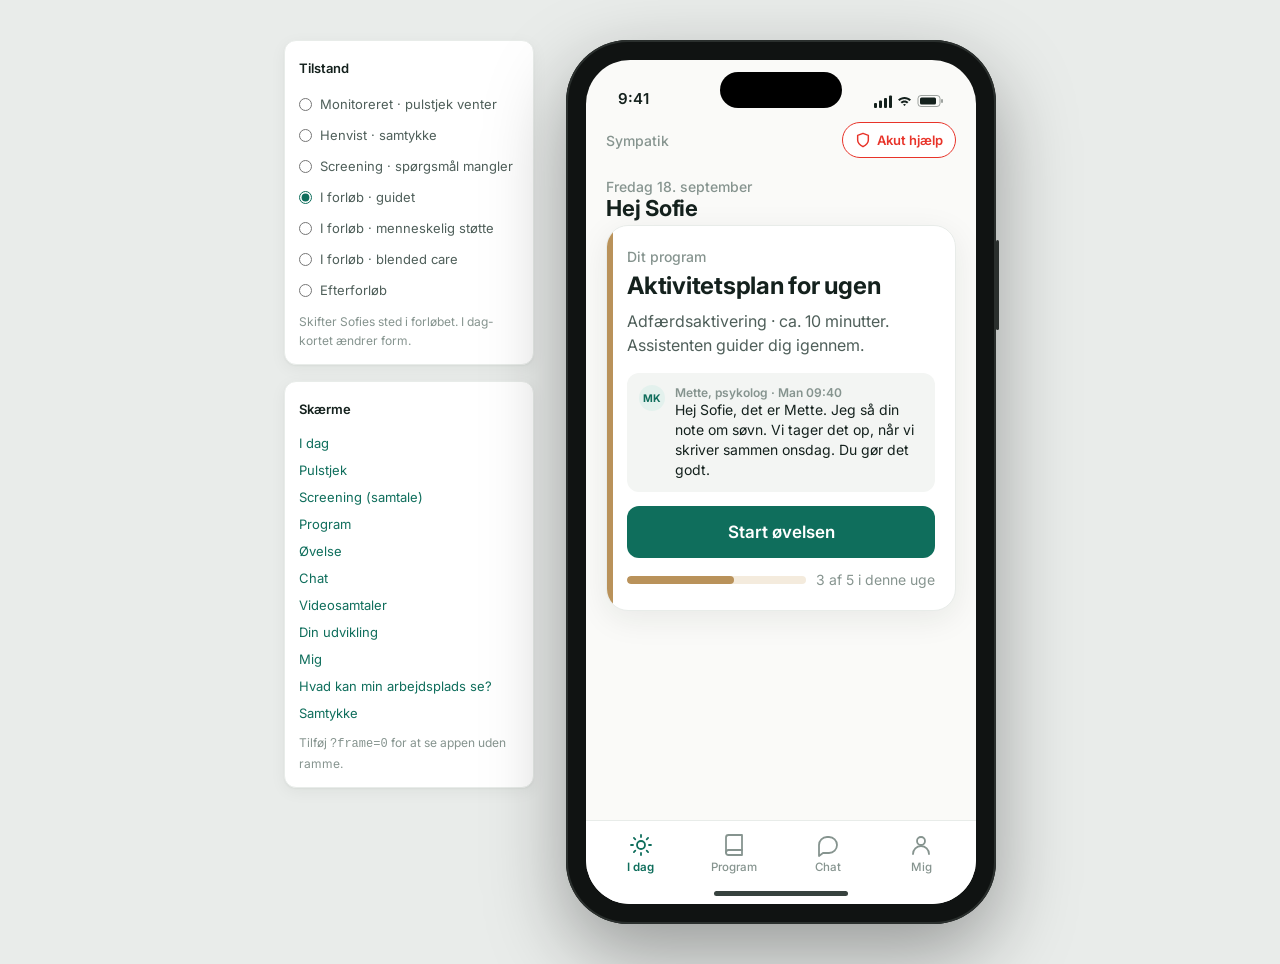
==== person/index.html @ fd10c23f "plan v0.2: fix mermaid sequence diagrams (semicolons in message text) Co-Authored-By: Claude Fable 5" ====
<!doctype html>
<html lang="da" data-temp="person">
<head>
<meta charset="utf-8">
<meta name="viewport" content="width=device-width, initial-scale=1, viewport-fit=cover">
<title>Sympatik · person-app prototype</title>
<link rel="preconnect" href="https://fonts.googleapis.com">
<link rel="preconnect" href="https://fonts.gstatic.com" crossorigin>
<link href="https://fonts.googleapis.com/css2?family=Inter:wght@400;500;600;700&display=swap" rel="stylesheet">
<link rel="stylesheet" href="../shared/tokens.css">
<style>
/* ---------- stage (outside the phone) ---------- */
* { box-sizing: border-box; }
html, body { margin: 0; }
body {
  font-family: var(--sym-font);
  background: #E9ECEA;
  color: var(--sym-text);
  min-height: 100vh;
  -webkit-font-smoothing: antialiased;
}
.stage {
  display: flex; align-items: flex-start; justify-content: center; gap: 32px;
  padding: 40px 24px; min-height: 100vh;
}
.aside { width: 250px; font-size: 13px; line-height: 19px; color: var(--sym-text-2); }
.aside h2 { font-size: 13px; font-weight: 600; margin: 0 0 8px; color: var(--sym-text); }
.aside .box { background: var(--sym-surface); border: 1px solid var(--sym-border); border-radius: var(--sym-r-md); padding: 14px; margin-bottom: 16px; box-shadow: var(--sym-shadow-card); }
.aside label { display: flex; align-items: center; gap: 8px; padding: 6px 0; cursor: pointer; }
.aside input[type=radio] { accent-color: var(--sym-primary); margin: 0; }
.aside a { display: block; color: var(--sym-primary); text-decoration: none; padding: 4px 0; }
.aside a:hover { text-decoration: underline; }
.aside .hint { color: var(--sym-text-3); font-size: 12px; margin-top: 6px; }

/* ---------- phone ---------- */
.phone {
  flex: none; width: 430px; height: 884px; border-radius: 62px;
  background: #101312; padding: 20px; position: relative;
  box-shadow: 0 30px 80px rgba(0,0,0,.35), inset 0 0 0 2px #2a2f2d;
}
.phone::before { /* side button hint */
  content: ""; position: absolute; right: -3px; top: 200px; width: 3px; height: 90px; background: #2a2f2d; border-radius: 2px;
}
.screen {
  width: 390px; height: 844px; border-radius: 44px; overflow: hidden; background: var(--sym-page);
  position: relative; display: flex; flex-direction: column;
}
body.noframe .stage { padding: 0; display: block; min-height: 0; }
body.noframe .aside { display: none; }
body.noframe .phone { width: 100%; height: 100dvh; border-radius: 0; padding: 0; box-shadow: none; background: none; }
body.noframe .phone::before { display: none; }
body.noframe .screen { width: 100%; height: 100%; border-radius: 0; }
body.noframe .statusbar { display: none; }
body.noframe .island { display: none; }

.statusbar {
  height: 54px; flex: none; display: flex; align-items: flex-end; justify-content: space-between;
  padding: 0 32px 6px; font-size: 15px; font-weight: 600; color: var(--sym-text);
}
.statusbar svg { display: block; }
.island { position: absolute; top: 12px; left: 50%; transform: translateX(-50%); width: 122px; height: 36px; background: #000; border-radius: 20px; z-index: 5; }
.homebar { position: absolute; bottom: 8px; left: 50%; transform: translateX(-50%); width: 134px; height: 5px; border-radius: 3px; background: var(--sym-text); opacity: .85; z-index: 5; }

/* ---------- app chrome ---------- */
.topbar { flex: none; display: flex; align-items: center; justify-content: space-between; padding: 8px 20px 4px; min-height: 48px; }
.topbar .back { display: inline-flex; align-items: center; gap: 4px; min-height: 44px; padding: 0 6px 0 0; color: var(--sym-primary); font-size: var(--sym-fs-body); font-weight: 500; background: none; border: 0; cursor: pointer; font-family: inherit; }
.topbar .title { font-size: var(--sym-fs-small); color: var(--sym-text-3); font-weight: 500; }
.safety {
  display: inline-flex; align-items: center; gap: 6px; min-height: 36px; padding: 0 12px;
  border-radius: var(--sym-r-pill); border: 1.5px solid var(--sym-danger); color: var(--sym-danger);
  background: var(--sym-surface); font-size: 13px; font-weight: 600; cursor: pointer; font-family: inherit;
}
.safety:focus-visible, button:focus-visible, a:focus-visible { outline: 3px solid var(--sym-info); outline-offset: 2px; }

.content { flex: 1; overflow-y: auto; padding: 8px 20px 24px; scrollbar-width: none; }
.content::-webkit-scrollbar { display: none; }
.content.flush { padding-bottom: 0; }

.tabs {
  flex: none; display: grid; grid-template-columns: repeat(4, 1fr); height: 84px;
  padding: 8px 8px 26px; background: var(--sym-surface); border-top: 1px solid var(--sym-border);
}
.tabs a {
  display: flex; flex-direction: column; align-items: center; justify-content: center; gap: 3px;
  min-height: 44px; text-decoration: none; color: var(--sym-text-3); font-size: 11.5px; font-weight: 500; border-radius: var(--sym-r-sm);
}
.tabs a.on { color: var(--sym-primary); font-weight: 600; }
.tabs svg { width: 24px; height: 24px; }

/* ---------- type ---------- */
h1 { font-size: var(--sym-fs-h1); line-height: var(--sym-lh-h1); font-weight: 700; margin: 12px 0 8px; letter-spacing: -.01em; }
h2 { font-size: var(--sym-fs-h2); line-height: var(--sym-lh-h2); font-weight: 600; margin: 20px 0 8px; }
h3 { font-size: var(--sym-fs-h3); line-height: var(--sym-lh-h3); font-weight: 600; margin: 0 0 4px; }
p { font-size: var(--sym-fs-body); line-height: var(--sym-lh-body); margin: 0 0 12px; color: var(--sym-text-2); }
p.lead { color: var(--sym-text); }
.small { font-size: var(--sym-fs-small); line-height: var(--sym-lh-small); color: var(--sym-text-3); }
.micro { font-size: var(--sym-fs-micro); line-height: var(--sym-lh-micro); color: var(--sym-text-3); }

/* ---------- controls ---------- */
.btn {
  display: flex; align-items: center; justify-content: center; width: 100%; min-height: 52px; padding: 0 20px;
  border-radius: var(--sym-r-md); border: 0; font: inherit; font-size: 17px; font-weight: 600; cursor: pointer;
  background: var(--sym-primary); color: #fff;
}
.btn:hover { background: var(--sym-primary-hover); }
.btn.secondary { background: var(--sym-surface); color: var(--sym-primary); border: 1.5px solid var(--sym-border-strong); }
.btn.quiet { background: transparent; color: var(--sym-text-2); font-weight: 500; }
.btn.danger { background: var(--sym-danger); }
.btn.danger-outline { background: var(--sym-surface); color: var(--sym-danger); border: 1.5px solid var(--sym-danger); }
.btn + .btn { margin-top: 10px; }
.btn[disabled] { opacity: .45; cursor: default; }
.linkbtn { background: none; border: 0; font: inherit; font-size: var(--sym-fs-body); color: var(--sym-primary); font-weight: 500; min-height: 44px; padding: 0; cursor: pointer; }

.card { background: var(--sym-surface); border: 1px solid var(--sym-border); border-radius: var(--sym-r-lg); padding: 18px; box-shadow: var(--sym-shadow-card); }
.card + .card { margin-top: 12px; }
.row { display: flex; align-items: center; gap: 12px; }
.row.between { justify-content: space-between; }
.stack > * + * { margin-top: 12px; }

/* list rows (tappable) */
.list { border: 1px solid var(--sym-border); border-radius: var(--sym-r-lg); background: var(--sym-surface); overflow: hidden; }
.list a, .list button { display: flex; align-items: center; gap: 12px; width: 100%; min-height: 56px; padding: 10px 16px; text-decoration: none; color: var(--sym-text); background: none; border: 0; font: inherit; text-align: left; cursor: pointer; }
.list > * + * { border-top: 1px solid var(--sym-border); }
.list .grow { flex: 1; min-width: 0; }
.list .chev { color: var(--sym-text-3); flex: none; }
.list .t { font-size: var(--sym-fs-body); font-weight: 500; line-height: 22px; }
.list .s { font-size: var(--sym-fs-small); color: var(--sym-text-3); line-height: 18px; }

/* glyphs */
.circle { width: 36px; height: 36px; border-radius: 50%; background: var(--sym-primary-soft); color: var(--sym-primary); display: inline-flex; align-items: center; justify-content: center; font-size: 13px; font-weight: 700; flex: none; }
.hex { width: 34px; height: 37px; background: var(--sym-primary); clip-path: polygon(50% 0%,100% 25%,100% 75%,50% 100%,0% 75%,0% 25%); display: inline-flex; align-items: center; justify-content: center; flex: none; position: relative; }
.hex::after { content: ""; position: absolute; inset: 1.5px; background: var(--sym-surface); clip-path: polygon(50% 0%,100% 25%,100% 75%,50% 100%,0% 75%,0% 25%); }
.hex span { position: relative; z-index: 1; color: var(--sym-primary); font-size: 12px; font-weight: 700; }
.hex.sm { width: 26px; height: 28px; } .hex.sm span { font-size: 10px; }
.circle.sm { width: 26px; height: 26px; font-size: 10.5px; }
.circle.you { background: var(--sym-surface-sunken); color: var(--sym-text-2); }

/* chips */
.chip { display: inline-flex; align-items: center; gap: 6px; padding: 4px 10px; border-radius: var(--sym-r-pill); font-size: 12.5px; font-weight: 600; background: var(--sym-primary-soft); color: var(--sym-primary); }
.chip.neutral { background: var(--sym-surface-sunken); color: var(--sym-text-2); }
.chip.success { background: var(--sym-success-soft); color: #0F7A38; }
.chip .dot { width: 7px; height: 7px; border-radius: 50%; background: currentColor; }

/* ---------- TODAY card (the memorable thing; only place --sym-warm lives) ---------- */
.today {
  border-radius: 22px; padding: 22px 20px 20px; background: var(--sym-surface);
  border: 1px solid var(--sym-border); box-shadow: var(--sym-shadow-rail); position: relative; overflow: hidden;
}
.today .band { position: absolute; left: 0; top: 0; bottom: 0; width: 6px; background: var(--sym-warm); }
.today .kicker { font-size: var(--sym-fs-small); color: var(--sym-text-3); font-weight: 500; margin-bottom: 6px; }
.today h1 { margin: 0 0 8px; font-size: 24px; line-height: 30px; }
.today p { margin-bottom: 16px; }
.today .warmbox { background: var(--sym-warm-soft); border-radius: var(--sym-r-md); padding: 14px 16px; margin-bottom: 16px; }
.today .warmbox .t { font-weight: 600; color: var(--sym-text); font-size: var(--sym-fs-body); }
.today .warmbox .s { color: var(--sym-text-2); font-size: var(--sym-fs-small); margin-top: 2px; }
.progressbar { height: 8px; border-radius: 4px; background: var(--sym-warm-soft); overflow: hidden; }
.progressbar i { display: block; height: 100%; background: var(--sym-warm); border-radius: 4px; }
.today .sub { display: flex; gap: 10px; align-items: center; margin-top: 12px; }
.today .msgline { display: flex; gap: 10px; align-items: flex-start; padding: 12px; border-radius: var(--sym-r-md); background: var(--sym-surface-sunken); margin-bottom: 14px; text-decoration: none; color: inherit; }
.today .msgline .who { font-size: var(--sym-fs-micro); color: var(--sym-text-3); font-weight: 600; }
.today .msgline .tx { font-size: var(--sym-fs-small); line-height: 20px; color: var(--sym-text); }
.greeting { padding: 8px 0 4px; }
.greeting .day { font-size: var(--sym-fs-small); color: var(--sym-text-3); font-weight: 500; }
.greeting .hi { font-size: 22px; font-weight: 700; letter-spacing: -.01em; }
.quiet-section { margin-top: 20px; }

/* ---------- pulse / screening ---------- */
.dots { display: flex; gap: 6px; margin: 4px 0 20px; }
.dots i { width: 8px; height: 8px; border-radius: 50%; background: var(--sym-border-strong); }
.dots i.on { background: var(--sym-primary); }
.dots i.done { background: var(--sym-primary); opacity: .45; }
.scale { display: grid; gap: 10px; margin-top: 20px; }
.scale button {
  min-height: 56px; border-radius: var(--sym-r-md); border: 1.5px solid var(--sym-border-strong); background: var(--sym-surface);
  font: inherit; font-size: 17px; font-weight: 500; color: var(--sym-text); cursor: pointer; text-align: left; padding: 0 18px;
}
.scale button:hover { border-color: var(--sym-primary); }
.scale button.picked { border-color: var(--sym-primary); background: var(--sym-primary-soft); color: var(--sym-primary); font-weight: 600; }
.scale.numeric { grid-template-columns: repeat(4, 1fr); }
.scale.numeric button { text-align: center; padding: 0; font-size: 18px; min-height: 52px; }
.scale.numeric button:first-child { grid-column: span 1; }
.scale-ends { display: flex; justify-content: space-between; font-size: var(--sym-fs-micro); color: var(--sym-text-3); margin-top: 6px; }
.q { font-size: 22px; line-height: 30px; font-weight: 600; margin: 8px 0 4px; letter-spacing: -.01em; }

/* conversation (screening + chat) */
.thread { display: flex; flex-direction: column; gap: 14px; padding-bottom: 8px; }
.msg { display: flex; gap: 10px; align-items: flex-end; max-width: 88%; }
.msg.me { align-self: flex-end; flex-direction: row-reverse; }
.msg .bubble { border-radius: 18px; padding: 10px 14px; font-size: var(--sym-fs-body); line-height: 23px; background: var(--sym-surface); border: 1px solid var(--sym-border); color: var(--sym-text); }
.msg.me .bubble { background: var(--sym-primary); color: #fff; border-color: var(--sym-primary); }
.msg.clin .bubble { background: var(--sym-primary-soft); border-color: var(--sym-primary-soft); }
.msg .who { font-size: var(--sym-fs-micro); color: var(--sym-text-3); font-weight: 600; margin: 0 0 4px 4px; }
.msg.me .who { text-align: right; margin: 0 4px 4px 0; }
.msg .col { display: flex; flex-direction: column; min-width: 0; }
.sysline { text-align: center; font-size: var(--sym-fs-small); color: var(--sym-text-3); padding: 4px 0; }
.chips { display: flex; flex-wrap: wrap; gap: 8px; margin-top: 8px; }
.chips button { min-height: 44px; padding: 0 16px; border-radius: var(--sym-r-pill); border: 1.5px solid var(--sym-primary); background: var(--sym-surface); color: var(--sym-primary); font: inherit; font-size: 15px; font-weight: 600; cursor: pointer; }
.chips button:hover { background: var(--sym-primary-soft); }
.composer { flex: none; display: flex; gap: 8px; align-items: center; padding: 10px 16px 12px; border-top: 1px solid var(--sym-border); background: var(--sym-surface); }
.composer input { flex: 1; min-height: 44px; border-radius: var(--sym-r-pill); border: 1.5px solid var(--sym-border-strong); padding: 0 16px; font: inherit; font-size: 16px; background: var(--sym-page); }
.composer button { width: 44px; height: 44px; border-radius: 50%; border: 0; background: var(--sym-primary); color: #fff; cursor: pointer; display: grid; place-items: center; flex: none; }
.talk-human { flex: none; padding: 8px 16px 0; background: var(--sym-surface); }
.talk-human button { width: 100%; min-height: 44px; border-radius: var(--sym-r-md); border: 1.5px dashed var(--sym-border-strong); background: var(--sym-page); font: inherit; font-size: 15px; font-weight: 600; color: var(--sym-primary); cursor: pointer; }
.formitem { padding: 14px 0; border-bottom: 1px solid var(--sym-border); }
.formitem .qt { font-size: 15px; line-height: 21px; font-weight: 500; margin-bottom: 8px; }
.formitem .opts { display: grid; grid-template-columns: repeat(4,1fr); gap: 6px; }
.formitem .opts button { min-height: 44px; border-radius: var(--sym-r-sm); border: 1.5px solid var(--sym-border-strong); background: var(--sym-surface); font: inherit; font-size: 12px; line-height: 14px; font-weight: 500; color: var(--sym-text-2); cursor: pointer; padding: 4px; }
.formitem .opts button.picked { border-color: var(--sym-primary); background: var(--sym-primary-soft); color: var(--sym-primary); font-weight: 600; }
.segment { display: inline-flex; background: var(--sym-surface-sunken); border-radius: var(--sym-r-pill); padding: 3px; }
.segment button { min-height: 38px; padding: 0 14px; border-radius: var(--sym-r-pill); border: 0; background: none; font: inherit; font-size: 14px; font-weight: 600; color: var(--sym-text-2); cursor: pointer; }
.segment button.on { background: var(--sym-surface); color: var(--sym-text); box-shadow: var(--sym-shadow-card); }

/* exercise player */
.step { display: flex; gap: 14px; padding: 14px 0; border-bottom: 1px solid var(--sym-border); }
.step .n { width: 28px; height: 28px; border-radius: 50%; background: var(--sym-primary-soft); color: var(--sym-primary); display: grid; place-items: center; font-size: 13px; font-weight: 700; flex: none; }
.step textarea { width: 100%; min-height: 72px; border-radius: var(--sym-r-sm); border: 1.5px solid var(--sym-border-strong); padding: 10px; font: inherit; font-size: 15px; margin-top: 8px; resize: vertical; }

/* progress chart */
.chart { width: 100%; height: auto; display: block; }
.legend { display: flex; gap: 16px; font-size: var(--sym-fs-small); color: var(--sym-text-2); margin-top: 8px; }
.legend i { display: inline-block; width: 10px; height: 10px; border-radius: 50%; margin-right: 6px; vertical-align: -1px; }

/* visibility list */
.vis h3 { margin-top: 18px; }
.vis ul { list-style: none; padding: 0; margin: 6px 0 0; }
.vis li { display: flex; gap: 10px; align-items: flex-start; padding: 8px 0; font-size: var(--sym-fs-body); line-height: 22px; color: var(--sym-text); border-bottom: 1px solid var(--sym-border); }
.vis li svg { flex: none; margin-top: 3px; }
.vis li.no { color: var(--sym-text-2); }

/* sheet */
.sheet-bg { position: absolute; inset: 0; background: rgba(20,33,29,.45); z-index: 20; display: none; align-items: flex-end; }
.sheet-bg.open { display: flex; }
.sheet { width: 100%; background: var(--sym-surface); border-radius: 22px 22px 0 0; padding: 12px 20px 40px; }
.sheet .grab { width: 40px; height: 5px; border-radius: 3px; background: var(--sym-border-strong); margin: 0 auto 14px; }
.sheet .call { display: flex; align-items: center; justify-content: space-between; min-height: 60px; padding: 8px 0; border-bottom: 1px solid var(--sym-border); text-decoration: none; color: var(--sym-text); }
.sheet .call .num { font-weight: 700; font-size: 18px; }
.sheet .call .lbl { font-size: var(--sym-fs-small); color: var(--sym-text-2); }

.toast { position: absolute; left: 20px; right: 20px; bottom: 100px; background: var(--sym-ink-1); color: #fff; border-radius: var(--sym-r-md); padding: 12px 16px; font-size: 15px; z-index: 30; box-shadow: var(--sym-shadow-pop); display: none; }
.toast.show { display: block; }
.empty { text-align: center; padding: 40px 10px; }
.empty .ic { width: 56px; height: 56px; border-radius: 50%; background: var(--sym-primary-soft); display: grid; place-items: center; margin: 0 auto 14px; color: var(--sym-primary); }

@media (prefers-reduced-motion: no-preference) {
  .today { animation: settle .35s ease-out; }
  @keyframes settle { from { transform: translateY(6px); opacity: .0; } to { transform: none; opacity: 1; } }
}
</style>
</head>
<body>
<div class="stage">
  <div class="aside">
    <div class="box">
      <h2>Tilstand</h2>
      <div id="stateSel"></div>
      <div class="hint">Skifter Sofies sted i forløbet. I dag-kortet ændrer form.</div>
    </div>
    <div class="box">
      <h2>Skærme</h2>
      <div id="routeList"></div>
      <div class="hint">Tilføj <code>?frame=0</code> for at se appen uden ramme.</div>
    </div>
  </div>

  <div class="phone">
    <div class="screen" id="screen">
      <div class="island"></div>
      <div class="statusbar">
        <span>9:41</span>
        <svg width="70" height="14" viewBox="0 0 70 14" aria-hidden="true">
          <g fill="currentColor"><rect x="0" y="9" width="3" height="5" rx="1"/><rect x="5" y="6.5" width="3" height="7.5" rx="1"/><rect x="10" y="4" width="3" height="10" rx="1"/><rect x="15" y="1.5" width="3" height="12.5" rx="1"/></g>
          <path d="M24 5.5c3.5-3.5 9.5-3.5 13 0l-1.5 1.5c-2.7-2.7-7.3-2.7-10 0zm2.5 2.5c2.1-2.1 5.9-2.1 8 0l-1.5 1.5c-1.3-1.3-3.7-1.3-5 0zm2.5 2.5c.8-.8 2.2-.8 3 0L30.5 12z" fill="currentColor"/>
          <rect x="44" y="1.5" width="22" height="11" rx="3" fill="none" stroke="currentColor" stroke-opacity=".4"/><rect x="46" y="3.5" width="16" height="7" rx="1.5" fill="currentColor"/><rect x="67" y="5" width="2" height="4" rx="1" fill="currentColor" fill-opacity=".4"/>
        </svg>
      </div>
      <div class="topbar" id="topbar"></div>
      <div class="content" id="content"></div>
      <div id="footer"></div>
      <nav class="tabs" id="tabs"></nav>
      <div class="homebar"></div>
      <div class="sheet-bg" id="sheet" onclick="if(event.target===this)closeSheet()">
        <div class="sheet" role="dialog" aria-label="Akut hjælp">
          <div class="grab"></div>
          <h2 style="margin-top:0">Har du brug for hjælp nu?</h2>
          <p>Hvis du er i fare, eller har tanker om at gøre dig selv fortræd, så ring. Det er altid det rigtige at gøre.</p>
          <a class="call" href="tel:112"><span><span class="num">112</span><br><span class="lbl">Akut, livsfare</span></span><span class="chip neutral">Ring</span></a>
          <a class="call" href="tel:70201201"><span><span class="num">70 201 201</span><br><span class="lbl">Livslinien, alle dage 11–05</span></span><span class="chip neutral">Ring</span></a>
          <div style="height:16px"></div>
          <button class="btn danger" onclick="closeSheet();toast('En behandler fra Encounter kontakter dig inden for en time.')">Kontakt en behandler nu</button>
          <button class="btn quiet" onclick="closeSheet()">Luk</button>
        </div>
      </div>
      <div class="toast" id="toast"></div>
    </div>
  </div>
</div>

<script src="../shared/data.js"></script>
<script>
// ---------- setup ----------
if (new URLSearchParams(location.search).get('frame') === '0') document.body.classList.add('noframe');
const S = { state: 'in_care', level: 'guided', pulse: {}, pulseIdx: 0, scr: {}, scrIdx: 0, scrMode: 'chat', chat: [...SYM.thread], done: {}, consent: null };
SYM.programme.forEach(e => S.done[e.id] = e.done);
const me = SYM.persons.find(p => p.id === 'p1');
const clin = SYM.clinicians.find(c => c.id === 'b1');

const STATES = [
  ['monitored', null, 'Monitoreret · pulstjek venter'],
  ['referred', null, 'Henvist · samtykke'],
  ['screening', null, 'Screening · spørgsmål mangler'],
  ['in_care', 'guided', 'I forløb · guidet'],
  ['in_care', 'human', 'I forløb · menneskelig støtte'],
  ['in_care', 'blended', 'I forløb · blended care'],
  ['post_care', null, 'Efterforløb'],
];
const ROUTES = [['#/today','I dag'],['#/pulse','Pulstjek'],['#/screening','Screening (samtale)'],['#/programme','Program'],['#/exercise/e1','Øvelse'],['#/chat','Chat'],['#/sessions','Videosamtaler'],['#/progress','Din udvikling'],['#/me','Mig'],['#/me/visibility','Hvad kan min arbejdsplads se?'],['#/consent','Samtykke']];

document.getElementById('stateSel').innerHTML = STATES.map(([st,lv,label],i) =>
  `<label><input type="radio" name="st" value="${i}" ${st===S.state&&lv===S.level?'checked':''}> ${label}</label>`).join('');
document.getElementById('stateSel').addEventListener('change', e => { const [st,lv] = STATES[+e.target.value]; S.state = st; S.level = lv; location.hash = '#/today'; render(); });
document.getElementById('routeList').innerHTML = ROUTES.map(([h,l]) => `<a href="${h}">${l}</a>`).join('');

const ICONS = {
  today: '<svg viewBox="0 0 24 24" fill="none" stroke="currentColor" stroke-width="1.8" stroke-linecap="round" stroke-linejoin="round"><circle cx="12" cy="12" r="4"/><path d="M12 2v2M12 20v2M4.9 4.9l1.4 1.4M17.7 17.7l1.4 1.4M2 12h2M20 12h2M4.9 19.1l1.4-1.4M17.7 6.3l1.4-1.4"/></svg>',
  prog: '<svg viewBox="0 0 24 24" fill="none" stroke="currentColor" stroke-width="1.8" stroke-linecap="round" stroke-linejoin="round"><path d="M4 19.5A2.5 2.5 0 0 1 6.5 17H20"/><path d="M6.5 2H20v20H6.5A2.5 2.5 0 0 1 4 19.5v-15A2.5 2.5 0 0 1 6.5 2z"/></svg>',
  chat: '<svg viewBox="0 0 24 24" fill="none" stroke="currentColor" stroke-width="1.8" stroke-linecap="round" stroke-linejoin="round"><path d="M21 12a8 8 0 0 1-8 8H7l-4 3V12a8 8 0 0 1 8-8h2a8 8 0 0 1 8 8z"/></svg>',
  me: '<svg viewBox="0 0 24 24" fill="none" stroke="currentColor" stroke-width="1.8" stroke-linecap="round" stroke-linejoin="round"><circle cx="12" cy="8" r="4"/><path d="M4 21a8 8 0 0 1 16 0"/></svg>',
  chev: '<svg width="18" height="18" viewBox="0 0 24 24" fill="none" stroke="currentColor" stroke-width="2" stroke-linecap="round" stroke-linejoin="round"><path d="M9 6l6 6-6 6"/></svg>',
  back: '<svg width="22" height="22" viewBox="0 0 24 24" fill="none" stroke="currentColor" stroke-width="2.2" stroke-linecap="round" stroke-linejoin="round"><path d="M15 6l-6 6 6 6"/></svg>',
  check: '<svg width="20" height="20" viewBox="0 0 24 24" fill="none" stroke="currentColor" stroke-width="2.4" stroke-linecap="round" stroke-linejoin="round"><path d="M5 12l5 5L20 7"/></svg>',
  x: '<svg width="20" height="20" viewBox="0 0 24 24" fill="none" stroke="currentColor" stroke-width="2.2" stroke-linecap="round" stroke-linejoin="round"><path d="M6 6l12 12M18 6L6 18"/></svg>',
  send: '<svg width="20" height="20" viewBox="0 0 24 24" fill="none" stroke="currentColor" stroke-width="2.2" stroke-linecap="round" stroke-linejoin="round"><path d="M22 2L11 13M22 2l-7 20-4-9-9-4z"/></svg>',
  shield: '<svg width="16" height="16" viewBox="0 0 24 24" fill="none" stroke="currentColor" stroke-width="2.2" stroke-linecap="round" stroke-linejoin="round"><path d="M12 22s8-4 8-10V5l-8-3-8 3v7c0 6 8 10 8 10z"/></svg>',
  video: '<svg width="22" height="22" viewBox="0 0 24 24" fill="none" stroke="currentColor" stroke-width="1.8" stroke-linecap="round" stroke-linejoin="round"><path d="M23 7l-7 5 7 5V7z"/><rect x="1" y="5" width="15" height="14" rx="2"/></svg>',
};
const esc = s => String(s).replace(/[&<>"]/g, c => ({'&':'&amp;','<':'&lt;','>':'&gt;','"':'&quot;'}[c]));
const hexGlyph = (sm) => `<span class="hex ${sm?'sm':''}" aria-label="Assistent"><span>AI</span></span>`;
const circle = (init, sm, you) => `<span class="circle ${sm?'sm':''} ${you?'you':''}">${init}</span>`;

// ---------- chrome ----------
function chrome(opts) {
  const { back, title, tabs = true, footer = '' } = opts;
  document.getElementById('topbar').innerHTML =
    `<div>${back ? `<button class="back" onclick="location.hash='${back}'">${ICONS.back}Tilbage</button>` : `<span class="title">${esc(title||'')}</span>`}</div>
     <button class="safety" onclick="openSheet()" aria-label="Akut hjælp">${ICONS.shield} Akut hjælp</button>`;
  const tab = (location.hash.split('/')[1] || 'today');
  const on = k => (k === 'today' && ['today','pulse','consent'].includes(tab)) || (k === 'programme' && ['programme','exercise','progress','sessions'].includes(tab)) || (k === 'chat' && ['chat','screening'].includes(tab)) || (k === 'me' && tab === 'me') ? 'on' : '';
  document.getElementById('tabs').innerHTML = tabs ? `
    <a href="#/today" class="${on('today')}">${ICONS.today}I dag</a>
    <a href="#/programme" class="${on('programme')}">${ICONS.prog}Program</a>
    <a href="#/chat" class="${on('chat')}">${ICONS.chat}Chat</a>
    <a href="#/me" class="${on('me')}">${ICONS.me}Mig</a>` : '';
  document.getElementById('tabs').style.display = tabs ? '' : 'none';
  document.getElementById('footer').innerHTML = footer;
  const c = document.getElementById('content'); c.classList.toggle('flush', !!footer); c.scrollTop = 0;
}
function openSheet() { document.getElementById('sheet').classList.add('open'); }
function closeSheet() { document.getElementById('sheet').classList.remove('open'); }
let toastT; function toast(t) { const el = document.getElementById('toast'); el.textContent = t; el.classList.add('show'); clearTimeout(toastT); toastT = setTimeout(() => el.classList.remove('show'), 2600); }
const greeting = () => `<div class="greeting"><div class="day">Fredag 18. september</div><div class="hi">Hej ${esc(me.name.split(' ')[0])}</div></div>`;

// ---------- TODAY ----------
function todayCard() {
  const todays = SYM.programme.filter(e => e.today && !S.done[e.id]);
  const doneN = SYM.programme.filter(e => S.done[e.id]).length, total = SYM.programme.length;
  const lastClin = [...S.chat].reverse().find(m => m.who === 'clinician');
  const msgline = lastClin ? `<a class="msgline" href="#/chat">${circle('MK', true)}<div><div class="who">Mette, psykolog · ${esc(lastClin.at)}</div><div class="tx">${esc(lastClin.text)}</div></div></a>` : '';
  switch (S.state) {
    case 'monitored': return `
      <div class="today"><div class="band"></div>
        <div class="kicker">Dit ugentlige tjek</div>
        <h1>Tre korte spørgsmål</h1>
        <p>Det tager under et minut. Din arbejdsplads ser kun tal for hele afdelinger, aldrig dit svar.</p>
        <button class="btn" onclick="S.pulseIdx=0;S.pulse={};location.hash='#/pulse'">Start tjekket</button>
      </div>
      <div class="quiet-section"><p class="small">Du er ikke i et forløb. Har du brug for at tale med nogen, kan du altid bruge Akut hjælp øverst, eller <a href="#/me" style="color:var(--sym-primary)">bede om en samtale</a>.</p></div>`;
    case 'referred': return `
      <div class="today"><div class="band"></div>
        <div class="kicker">Ny henvendelse</div>
        <h1>Encounter vil gerne tilbyde dig et forløb</h1>
        <p>PFA har henvist dig. Ingen får noget at vide, før du har sagt ja eller nej.</p>
        <button class="btn" onclick="location.hash='#/consent'">Se, hvad det betyder</button>
      </div>`;
    case 'screening': {
      const n = Object.keys(S.scr).length, tot = SYM.instruments.phq9.length;
      return `
      <div class="today"><div class="band"></div>
        <div class="kicker">Første skridt</div>
        <h1>${n ? 'Gør dine spørgsmål færdige' : 'Ni spørgsmål om, hvordan du har det'}</h1>
        <p>${n ? `Du har svaret på ${n} af ${tot}. Du kan fortsætte, hvor du slap.` : 'Svarene hjælper Mette og holdet med at finde den rigtige hjælp til dig. Ca. fem minutter.'}</p>
        ${n ? `<div class="progressbar" style="margin-bottom:16px"><i style="width:${Math.round(100*n/tot)}%"></i></div>` : ''}
        <button class="btn" onclick="location.hash='#/screening'">${n ? 'Fortsæt' : 'Begynd'}</button>
      </div>`;
    }
    case 'in_care': {
      const ex = todays[0];
      const lvl = S.level;
      return `
      <div class="today"><div class="band"></div>
        <div class="kicker">${lvl === 'blended' ? 'Dit program · næste samtale onsdag 14:00' : lvl === 'human' ? 'Dit program · Mette følger med' : 'Dit program'}</div>
        <h1>${ex ? esc(ex.title) : 'Alt for i dag er gjort'}</h1>
        ${ex ? `<p>${esc(ex.module)} · ca. ${ex.mins} minutter. ${lvl === 'guided' ? 'Assistenten guider dig igennem.' : 'Skriv til Mette, hvis noget er svært.'}</p>` : '<p>Godt gået. Vi ses i morgen.</p>'}
        ${msgline}
        ${ex ? `<button class="btn" onclick="location.hash='#/exercise/${ex.id}'">Start øvelsen</button>` : `<button class="btn secondary" onclick="location.hash='#/programme'">Se dit program</button>`}
        <div class="sub"><div class="progressbar" style="flex:1"><i style="width:${Math.round(100*doneN/total)}%"></i></div><span class="small">${doneN} af ${total} i denne uge</span></div>
      </div>
      ${lvl === 'blended' ? `<div class="card" style="margin-top:14px"><div class="row between"><div class="row">${ICONS.video}<div><h3>Videosamtale med Mette</h3><div class="small">Onsdag 23. sep · 14:00 · 2 af 3 tilbage</div></div></div><a href="#/sessions" style="color:var(--sym-primary)">${ICONS.chev}</a></div></div>` : ''}
      ${lvl === 'human' ? `<div class="card" style="margin-top:14px"><div class="row">${circle('MK')}<div><h3>Mette svarer i dag</h3><div class="small">Hun læser normalt beskeder mellem 9 og 15.</div></div></div></div>` : ''}`;
    }
    case 'post_care': return `
      <div class="today"><div class="band"></div>
        <div class="kicker">Efter dit forløb · uge 3 af 12</div>
        <h1>Hvordan går det?</h1>
        <p>Et kort tjek hver anden uge, så Mette kan følge med lidt endnu. Du kan altid skrive.</p>
        <div class="warmbox"><div class="t">Sidste tjek: 4. september</div><div class="s">Arbejdsevne 8 af 10. Fuld tid siden 25. august.</div></div>
        <button class="btn" onclick="S.pulseIdx=0;S.pulse={};location.hash='#/pulse'">Svar på tre spørgsmål</button>
      </div>
      <div class="quiet-section"><a href="#/progress" class="linkbtn">Se din udvikling</a></div>`;
  }
}
function vToday() {
  chrome({ title: 'Sympatik' });
  document.getElementById('content').innerHTML = greeting() + todayCard();
}

// ---------- PULSE ----------
function vPulse() {
  const qs = SYM.instruments.pulse, i = S.pulseIdx;
  if (i >= qs.length) {
    chrome({ tabs: false });
    document.getElementById('content').innerHTML = `
      <div class="empty" style="padding-top:80px"><div class="ic">${ICONS.check}</div>
        <h1 style="margin-bottom:8px">Tak, ${esc(me.name.split(' ')[0])}</h1>
        <p>Dit svar er gemt.</p></div>
      <div class="card">
        <h3>Det her ser din arbejdsplads</h3>
        <p style="margin:0">Et gennemsnit for afdelinger med mindst fem svar. Aldrig dit navn, aldrig dit svar.</p>
      </div>
      <div class="card">
        <h3>Det her ser PFA</h3>
        <p style="margin:0">Det samme tal for hele virksomheden. Ikke afdelinger, ikke personer.</p>
      </div>
      <div style="height:20px"></div>
      <button class="btn" onclick="S.state==='monitored'||S.state==='post_care'?location.hash='#/today':location.hash='#/today'">Færdig</button>
      <a href="#/me/visibility" class="linkbtn" style="display:block;text-align:center;margin-top:6px">Læs mere om, hvad der deles</a>`;
    return;
  }
  const q = qs[i], numeric = q.scale.length > 6;
  chrome({ back: i ? null : '#/today', title: 'Pulstjek', tabs: false });
  document.getElementById('content').innerHTML = `
    <div class="micro" style="margin-top:8px">Spørgsmål ${i+1} af ${qs.length}</div>
    <div class="dots">${qs.map((_, k) => `<i class="${k===i?'on':k<i?'done':''}"></i>`).join('')}</div>
    <div class="q">${esc(q.text)}</div>
    <div class="small">Den seneste uge</div>
    <div class="scale ${numeric?'numeric':''}">
      ${q.scale.map((s, k) => `<button class="${S.pulse[q.id]===k?'picked':''}" onclick="S.pulse['${q.id}']=${k};S.pulseIdx=${i+1};render()">${esc(s)}</button>`).join('')}
    </div>
    ${numeric ? '<div class="scale-ends"><span>Kan slet ikke arbejde</span><span>Min bedste arbejdsevne</span></div>' : ''}
    ${i ? `<button class="btn quiet" style="margin-top:16px" onclick="S.pulseIdx=${i-1};render()">Forrige spørgsmål</button>` : ''}`;
}

// ---------- SCREENING ----------
const PHQ = ['Slet ikke', 'Flere dage', 'Mere end halvdelen af dagene', 'Næsten hver dag'];
function vScreening() {
  const items = SYM.instruments.phq9;
  const n = Object.keys(S.scr).length;
  const seg = `<div class="segment" style="margin:8px 0 12px"><button class="${S.scrMode==='chat'?'on':''}" onclick="S.scrMode='chat';render()">Samtale</button><button class="${S.scrMode==='form'?'on':''}" onclick="S.scrMode='form';render()">Vis som skema</button></div>`;
  if (n >= items.length) {
    chrome({ tabs: false });
    document.getElementById('content').innerHTML = `
      <div class="empty" style="padding-top:60px"><div class="ic">${ICONS.check}</div><h1 style="margin-bottom:8px">Tak. Det var det sidste.</h1>
      <p>Mette og holdet ser dine svar i morgen tidlig. Du hører fra os inden for to hverdage, uanset hvad.</p></div>
      <div class="card"><h3>Hvad sker der nu?</h3><p style="margin:0">En psykolog vurderer, om et forløb giver mening for dig. Assistenten har lavet et forslag, men det er altid et menneske, der beslutter.</p></div>
      <div style="height:20px"></div>
      <button class="btn" onclick="S.state='screening';location.hash='#/today'">Til forsiden</button>`;
    return;
  }
  if (S.scrMode === 'form') {
    chrome({ back: '#/today', title: 'Spørgsmål', tabs: false, footer: `<div style="padding:12px 20px 30px;background:var(--sym-surface);border-top:1px solid var(--sym-border)"><button class="btn" ${n<items.length?'disabled':''} onclick="render()">Send svar</button></div>` });
    document.getElementById('content').innerHTML = seg + `
      <h1 style="margin-top:0">Hvor ofte har du de sidste to uger været generet af…</h1>
      ${items.map((t, k) => `<div class="formitem"><div class="qt">${k+1}. ${esc(t)}</div><div class="opts">${PHQ.map((o, v) => `<button class="${S.scr[k]===v?'picked':''}" onclick="S.scr[${k}]=${v};render()">${esc(o)}</button>`).join('')}</div></div>`).join('')}
      <p class="small" style="margin-top:14px">${n} af ${items.length} besvaret</p>`;
    return;
  }
  const k = Math.min(S.scrIdx, items.length - 1);
  const answered = Object.keys(S.scr).map(Number).sort((a, b) => a - b);
  chrome({ back: '#/today', title: 'Spørgsmål', tabs: false, footer: `<div style="padding:8px 20px 30px;background:var(--sym-page)"><div class="chips">${PHQ.map((o, v) => `<button onclick="S.scr[${k}]=${v};S.scrIdx=${k+1};render()">${esc(o)}</button>`).join('')}</div></div>` });
  document.getElementById('content').innerHTML = seg + `
    <div class="micro">Spørgsmål ${k+1} af ${items.length}</div>
    <div class="progressbar" style="margin:6px 0 16px"><i style="width:${Math.round(100*n/items.length)}%"></i></div>
    <div class="thread">
      ${k === 0 && !answered.length ? `<div class="msg">${hexGlyph(true)}<div class="col"><div class="who">Assistent</div><div class="bubble">Hej Sofie. Jeg stiller ni spørgsmål om de sidste to uger. Der er ingen rigtige svar, og du kan holde pause når som helst.</div></div></div>` : ''}
      ${answered.filter(a => a >= k - 2 && a < k).map(a => `
        <div class="msg">${hexGlyph(true)}<div class="col"><div class="who">Assistent</div><div class="bubble">${esc(items[a])}?</div></div></div>
        <div class="msg me">${circle('SA', true, true)}<div class="col"><div class="who">Dig</div><div class="bubble">${esc(PHQ[S.scr[a]])}</div></div></div>`).join('')}
      <div class="msg">${hexGlyph(true)}<div class="col"><div class="who">Assistent</div><div class="bubble">${k === 8 ? 'Det sidste spørgsmål kan være svært. Du behøver ikke være alene med det, uanset dit svar. ' : ''}Hvor ofte har du været generet af: <strong>${esc(items[k])}</strong>?</div></div></div>
    </div>
    ${k > 0 ? `<button class="linkbtn" onclick="S.scrIdx=${k-1};render()">Ret forrige svar</button>` : ''}`;
}

// ---------- PROGRAMME ----------
function vProgramme() {
  chrome({ title: 'Program' });
  if (S.state !== 'in_care' && S.state !== 'post_care') {
    document.getElementById('content').innerHTML = `<h1>Program</h1><div class="empty"><div class="ic">${ICONS.check}</div><p class="lead">Du har ikke et program endnu.</p><p>Når en psykolog har set dine svar, får du øvelser her, der passer til dig.</p><button class="btn secondary" onclick="location.hash='#/today'">Til forsiden</button></div>`;
    return;
  }
  const todays = SYM.programme.filter(e => e.today), rest = SYM.programme.filter(e => !e.today);
  const row = e => `<a href="#/exercise/${e.id}"><span class="circle ${S.done[e.id]?'':'you'}" style="${S.done[e.id]?'':'background:var(--sym-surface-sunken)'}">${S.done[e.id]?ICONS.check:''}</span><div class="grow"><div class="t">${esc(e.title)}</div><div class="s">${esc(e.module)} · ${e.mins} min${S.done[e.id]?' · gjort':''}</div></div><span class="chev">${ICONS.chev}</span></a>`;
  document.getElementById('content').innerHTML = `
    <h1>Dit program</h1>
    <p>${S.level === 'blended' ? 'Øvelser mellem dine samtaler med Mette.' : 'Øvelser valgt til dig. Rækkefølgen er kun et forslag.'}</p>
    <h2>I dag</h2><div class="list">${todays.map(row).join('')}</div>
    <h2>Tidligere i ugen</h2><div class="list">${rest.map(row).join('')}</div>
    <div style="margin-top:20px" class="list"><a href="#/progress"><div class="grow"><div class="t">Din udvikling</div><div class="s">Uge for uge, i almindelige ord</div></div><span class="chev">${ICONS.chev}</span></a>${S.level==='blended'?`<a href="#/sessions"><div class="grow"><div class="t">Videosamtaler</div><div class="s">1 af 3 brugt</div></div><span class="chev">${ICONS.chev}</span></a>`:''}</div>`;
}
const STEPS = {
  e1: ['Skriv tre ting, du gerne vil nå i næste uge. Små ting tæller.', 'Sæt hver ting på en dag. Vælg dage, hvor du har mest energi.', 'Vælg én ting, du kan gøre i morgen, selv hvis dagen bliver dårlig.'],
  e2: ['Vælg et tidspunkt at stå op på. Det samme hver dag, også i weekenden.', 'Skriv, hvad du vil gøre den sidste halve time før sengetid, uden skærm.', 'Læg telefonen uden for soveværelset i nat.'],
  e3: ['Beskriv en situation i dag, hvor du fik det dårligt.', 'Hvad tænkte du i situationen? Skriv tanken, som den lød.', 'Hvad ville du sige til en kollega, der tænkte det samme?'],
  e4: ['Skriv én opgave, du sagde ja til i denne uge, som du helst havde sagt nej til.', 'Hvad kunne du have sagt i stedet? Formulér det i én sætning.', 'Hvem på arbejdet kan du sige det til først?'],
  e5: ['Sid roligt. Ånd ind gennem næsen i 4 sekunder.', 'Hold vejret i 7 sekunder.', 'Ånd langsomt ud gennem munden i 8 sekunder. Gentag fire gange.'],
};
function vExercise(id) {
  const e = SYM.programme.find(x => x.id === id);
  if (!e) { location.hash = '#/programme'; return; }
  chrome({ back: '#/programme', tabs: false, footer: `<div style="padding:12px 20px 30px;background:var(--sym-surface);border-top:1px solid var(--sym-border)"><button class="btn" onclick="S.done['${id}']=true;toast('Gemt. Mette kan se, at du har lavet øvelsen.');location.hash='#/programme'">${S.done[id]?'Gem igen':'Færdig'}</button></div>` });
  document.getElementById('content').innerHTML = `
    <div class="micro">${esc(e.module)} · ca. ${e.mins} min</div>
    <h1 style="margin-top:4px">${esc(e.title)}</h1>
    <div class="msg" style="max-width:100%;margin-bottom:8px">${hexGlyph(true)}<div class="col"><div class="who">Assistent</div><div class="bubble">Tag det i dit tempo. Skriv kort, og spring over, hvis noget ikke passer i dag.</div></div></div>
    ${(STEPS[id]||[]).map((s, i) => `<div class="step"><div class="n">${i+1}</div><div style="flex:1"><div style="font-size:16px;line-height:24px">${esc(s)}</div>${id!=='e5'?'<textarea placeholder="Skriv her"></textarea>':''}</div></div>`).join('')}
    <p class="small" style="margin-top:14px">Det, du skriver, kan Mette læse. Assistenten kan ikke dele det med andre.</p>`;
}

// ---------- CHAT ----------
function vChat() {
  const inCare = S.state === 'in_care' || S.state === 'post_care';
  chrome({ title: 'Chat', footer: inCare ? `
    <div class="talk-human"><button onclick="S.chat.push({sys:true,text:'Anmodning sendt til Mette. Hun svarer normalt inden for en arbejdsdag.'});render()">Jeg vil gerne tale med en person</button></div>
    <div class="composer"><input id="cmp" placeholder="Skriv til assistenten" aria-label="Besked"><button aria-label="Send" onclick="sendMsg()">${ICONS.send}</button></div>` : '' });
  if (!inCare) {
    document.getElementById('content').innerHTML = `<h1>Chat</h1><div class="empty"><div class="ic">${ICONS.chat.replace('<svg','<svg width="26" height="26"')}</div><p class="lead">Chatten åbner, når du er i et forløb.</p><p>Indtil da kan du altid nå Akut hjælp øverst på skærmen.</p></div>`;
    return;
  }
  document.getElementById('content').innerHTML = `
    <div class="row between" style="padding:6px 0 14px"><div class="row">${hexGlyph()}<div><h3>Assistent</h3><div class="small">Mette, psykolog, læser med</div></div></div><span class="chip neutral"><i class="dot" style="background:var(--sym-success)"></i>Overvåget</span></div>
    <div class="thread">${S.chat.map(m => m.sys ? `<div class="sysline">${esc(m.text)}</div>` : `
      <div class="msg ${m.who==='person'?'me':m.who==='clinician'?'clin':''}">${m.who==='assistant'?hexGlyph(true):m.who==='clinician'?circle('MK',true):circle('SA',true,true)}
        <div class="col"><div class="who">${m.who==='assistant'?'Assistent':m.who==='clinician'?'Mette, psykolog':'Dig'} · ${esc(m.at||'Nu')}</div><div class="bubble">${esc(m.text)}</div></div></div>`).join('')}</div>`;
  const c = document.getElementById('content'); c.scrollTop = c.scrollHeight;
}
function sendMsg() {
  const el = document.getElementById('cmp'); const t = el.value.trim(); if (!t) return;
  S.chat.push({ who: 'person', at: 'Nu', text: t });
  S.chat.push({ who: 'assistant', at: 'Nu', text: 'Tak, det har jeg noteret til Mette. Vil du fortsætte med dagens øvelse, eller tale lidt mere om det først?' });
  render();
}

// ---------- SESSIONS ----------
function vSessions() {
  chrome({ back: '#/programme', title: 'Videosamtaler', tabs: true });
  if (S.level !== 'blended') { document.getElementById('content').innerHTML = `<h1>Videosamtaler</h1><div class="empty"><p class="lead">Ingen samtaler planlagt.</p><p>Videosamtaler er en del af blended care. Skriv til Mette, hvis du tror, det er noget for dig.</p><button class="btn secondary" onclick="location.hash='#/chat'">Gå til chat</button></div>`; return; }
  document.getElementById('content').innerHTML = `
    <h1>Videosamtaler</h1><p>Du har op til tre samtaler med Mette i dit forløb.</p>
    <div class="card"><div class="row">${ICONS.video}<div><h3>Onsdag 23. september · 14:00</h3><div class="small">45 min · Mette Kjær, psykolog</div></div></div>
      <div style="height:14px"></div><button class="btn" onclick="toast('Linket åbner 10 minutter før samtalen.')">Deltag</button>
      <button class="btn quiet" onclick="toast('Skriv til Mette i chatten for at flytte tiden.')">Flyt tiden</button></div>
    <h2>Brugt</h2>
    <div class="list"><div style="display:flex;gap:12px;align-items:center;padding:12px 16px"><span class="circle">${ICONS.check}</span><div class="grow"><div class="t">Onsdag 9. september · 14:00</div><div class="s">Gennemført · 1 af 3</div></div></div></div>
    <p class="small" style="margin-top:14px">Samtalerne foregår i en sikker videoforbindelse. De optages ikke.</p>`;
}

// ---------- PROGRESS ----------
function vProgress() {
  chrome({ back: '#/programme', title: 'Din udvikling' });
  const T = SYM.trajectory, W = 350, H = 200, pl = 34, pr = 12, pt = 16, pb = 30;
  const x = i => pl + i * (W - pl - pr) / (T.length - 1);
  const yP = v => pt + (27 - v) / 27 * (H - pt - pb);
  const yW = v => pt + (10 - v) / 10 * (H - pt - pb);
  const line = (f, key) => T.map((d, i) => `${i?'L':'M'}${x(i).toFixed(1)},${f(d[key]).toFixed(1)}`).join(' ');
  const first = T[0], last = T[T.length - 1];
  const better = last.phq < first.phq;
  document.getElementById('content').innerHTML = `
    <h1>Din udvikling</h1>
    <p class="lead">${better ? `Siden uge ${first.w.slice(1)} er det blevet lidt lettere. Den sidste uge var tungere igen, og det er normalt.` : 'Der er ikke sket den store ændring endnu. Det er normalt de første uger.'}</p>
    <div class="card">
      <svg class="chart" viewBox="0 0 ${W} ${H}" role="img" aria-label="Udvikling over fem uger">
        <rect x="${pl}" y="${pt}" width="${W-pl-pr}" height="${H-pt-pb}" fill="var(--sym-warm-soft)" opacity=".55"/>
        <text x="${pl+6}" y="${pt+14}" font-size="10" fill="var(--sym-text-3)">Guidet forløb</text>
        ${[0,9,18,27].map(v => `<line x1="${pl}" x2="${W-pr}" y1="${yP(v)}" y2="${yP(v)}" stroke="var(--sym-border)"/><text x="${pl-6}" y="${yP(v)+4}" font-size="10" text-anchor="end" fill="var(--sym-text-3)">${v}</text>`).join('')}
        <path d="${line(yP,'phq')}" fill="none" stroke="var(--sym-primary)" stroke-width="2.5" stroke-linejoin="round"/>
        <path d="${line(yW,'wai')}" fill="none" stroke="var(--sym-info)" stroke-width="2.5" stroke-dasharray="5 4" stroke-linejoin="round"/>
        ${T.map((d, i) => `<circle cx="${x(i)}" cy="${yP(d.phq)}" r="4" fill="var(--sym-surface)" stroke="var(--sym-primary)" stroke-width="2"/><circle cx="${x(i)}" cy="${yW(d.wai)}" r="4" fill="var(--sym-surface)" stroke="var(--sym-info)" stroke-width="2"/><text x="${x(i)}" y="${H-10}" font-size="11" text-anchor="middle" fill="var(--sym-text-3)">${d.w}</text>`).join('')}
      </svg>
      <div class="legend"><span><i style="background:var(--sym-primary)"></i>Hvordan du har det (lavere er bedre)</span></div>
      <div class="legend" style="margin-top:4px"><span><i style="background:var(--sym-info)"></i>Din arbejdsevne, 0–10 (højere er bedre)</span></div>
    </div>
    <div class="card"><h3>Hvad tallene betyder</h3><p style="margin:0">Den første linje er dine svar på de ni spørgsmål, du får hver uge. Den anden er, hvordan du selv vurderer din arbejdsevne. Mette ser det samme billede som dig.</p></div>`;
}

// ---------- ME ----------
function vMe() {
  chrome({ title: 'Mig' });
  document.getElementById('content').innerHTML = `
    <h1>Mig</h1>
    <div class="row" style="margin-bottom:20px">${circle('SA')}<div><h3>${esc(me.name)}</h3><div class="small">${esc(SYM.tenants.find(t=>t.id===me.firma).name)} · via PFA Pension</div></div></div>
    <div class="list">
      <a href="#/me/visibility"><div class="grow"><div class="t">Hvad kan min arbejdsplads se?</div><div class="s">Og hvad PFA kan se</div></div><span class="chev">${ICONS.chev}</span></a>
      <a href="#/consent"><div class="grow"><div class="t">Dit samtykke</div><div class="s">Givet 24. august 2026 · kan trækkes tilbage</div></div><span class="chev">${ICONS.chev}</span></a>
      <button onclick="toast('Vi sender en kopi af dine data til din e-mail inden for 24 timer.')"><div class="grow"><div class="t">Få en kopi af mine data</div><div class="s">Alt, vi har om dig, som en fil</div></div><span class="chev">${ICONS.chev}</span></button>
    </div>
    <h2>Dit hold</h2>
    <div class="list">
      <div style="display:flex;gap:12px;align-items:center;padding:12px 16px">${circle('MK')}<div class="grow"><div class="t">Mette Kjær</div><div class="s">Psykolog, Encounter · din behandler</div></div></div>
      <div style="display:flex;gap:12px;align-items:center;padding:12px 16px">${hexGlyph()}<div class="grow"><div class="t">Assistent</div><div class="s">Hjælper med øvelser · altid under Mettes opsyn</div></div></div>
    </div>
    <h2>Konto</h2>
    <div class="list">
      <button onclick="toast('Påmindelser: onsdag 08:00. Ændr i næste version.')"><div class="grow"><div class="t">Påmindelser</div><div class="s">Onsdag kl. 08:00</div></div><span class="chev">${ICONS.chev}</span></button>
      <button onclick="toast('Du logger ind med MitID.')"><div class="grow"><div class="t">Log ind</div><div class="s">MitID</div></div><span class="chev">${ICONS.chev}</span></button>
      <button onclick="if(confirm('Slet din konto og alle dine data? Det kan ikke fortrydes.'))toast('Anmodning modtaget. Data slettes inden for 30 dage.')"><div class="grow"><div class="t" style="color:var(--sym-danger)">Slet min konto</div><div class="s">Dine data slettes inden for 30 dage</div></div></button>
    </div>
    <p class="micro" style="margin-top:20px">Sympatik leveres af Encounter i samarbejde med PFA Pension. Version 0.1, prototype.</p>`;
}
function vVisibility() {
  chrome({ back: '#/me', title: 'Hvad deles?' });
  const yes = `<svg width="20" height="20" viewBox="0 0 24 24" fill="none" stroke="var(--sym-success)" stroke-width="2.4" stroke-linecap="round" stroke-linejoin="round"><path d="M5 12l5 5L20 7"/></svg>`;
  const no = `<svg width="20" height="20" viewBox="0 0 24 24" fill="none" stroke="var(--sym-text-3)" stroke-width="2.2" stroke-linecap="round" stroke-linejoin="round"><path d="M6 6l12 12M18 6L6 18"/></svg>`;
  document.getElementById('content').innerHTML = `
    <div class="vis">
      <h1>Hvad kan min arbejdsplads se?</h1>
      <p class="lead">Kort sagt: tal for grupper, aldrig dig.</p>
      <h3>Nordisk Logistik kan se</h3>
      <ul>
        <li>${yes}<span>Gennemsnit for afdelinger med mindst fem svar</span></li>
        <li>${yes}<span>Hvor mange procent der har svaret</span></li>
        <li>${yes}<span>Hvor mange fra virksomheden der er i et forløb, som et tal</span></li>
      </ul>
      <h3>Nordisk Logistik kan ikke se</h3>
      <ul>
        <li class="no">${no}<span>Dine svar på pulstjekket</span></li>
        <li class="no">${no}<span>Om du er i et forløb, eller hvad du taler med Mette om</span></li>
        <li class="no">${no}<span>Dine spørgeskemaer, øvelser eller din udvikling</span></li>
      </ul>
      <h3>PFA Pension kan se</h3>
      <ul>
        <li>${yes}<span>At de har henvist dig, og om du sagde ja eller nej</span></li>
        <li>${yes}<span>Hvilket trin dit forløb er på, uden detaljer</span></li>
        <li>${yes}<span>Tal for hele virksomheder, ikke afdelinger</span></li>
      </ul>
      <h3>PFA Pension kan ikke se</h3>
      <ul>
        <li class="no">${no}<span>Noget som helst, du har skrevet eller svaret</span></li>
      </ul>
      <h3>Mette og Encounter kan se</h3>
      <ul>
        <li>${yes}<span>Alt i dit forløb. Hver gang nogen åbner dine data, bliver det logget, og du kan bede om loggen.</span></li>
      </ul>
    </div>`;
}
function vConsent() {
  chrome({ back: '#/today', tabs: false });
  const given = S.state !== 'referred';
  document.getElementById('content').innerHTML = `
    <div class="micro" style="margin-top:8px">${given ? 'Dit samtykke' : 'Før vi går videre'}</div>
    <h1 style="margin-top:4px">${given ? 'Du har sagt ja til et forløb' : 'PFA har henvist dig til Encounter'}</h1>
    <p class="lead">${given ? 'Givet 24. august 2026. Du kan trække det tilbage når som helst, og så stopper forløbet.' : 'Det betyder, at PFA mener, at du kan have gavn af hjælp til at holde fast i dit arbejde. Ingen andre ved det endnu.'}</p>
    <div class="card"><h3>Hvis du siger ja</h3>
      <ul style="padding-left:18px;margin:6px 0 0;font-size:16px;line-height:24px;color:var(--sym-text)">
        <li>Du får ni spørgsmål om, hvordan du har det.</li>
        <li>En psykolog fra Encounter vurderer svarene.</li>
        <li>PFA får at vide, at du sagde ja. Ikke dine svar.</li>
        <li>Din arbejdsplads får ingenting at vide.</li>
      </ul></div>
    <div class="card"><h3>Hvis du siger nej</h3><p style="margin:0">Så sker der ikke mere. PFA får at vide, at du sagde nej tak, og det får ingen betydning for din pension.</p></div>
    <div style="height:20px"></div>
    ${given
      ? `<button class="btn danger-outline" onclick="if(confirm('Trække samtykket tilbage og stoppe forløbet?'))toast('Mette får besked. Forløbet stopper, og dine data slettes efter 30 dage.')">Træk samtykke tilbage</button>`
      : `<button class="btn" onclick="S.consent=true;S.state='screening';toast('Tak. Du kan begynde, når du er klar.');location.hash='#/today'">Ja, jeg vil gerne høre mere</button>
         <button class="btn secondary" onclick="S.consent=false;S.state='monitored';toast('Vi giver PFA besked. Tak for svaret.');location.hash='#/today'">Nej tak</button>`}
    <a href="#/me/visibility" class="linkbtn" style="display:block;text-align:center;margin-top:8px">Hvem kan se hvad?</a>`;
}

// ---------- router ----------
function render() {
  const h = location.hash || '#/today';
  const parts = h.replace('#/', '').split('/');
  closeSheet();
  switch (parts[0]) {
    case 'today': return vToday();
    case 'pulse': return vPulse();
    case 'screening': return vScreening();
    case 'programme': return vProgramme();
    case 'exercise': return vExercise(parts[1]);
    case 'chat': return vChat();
    case 'sessions': return vSessions();
    case 'progress': return vProgress();
    case 'me': return parts[1] === 'visibility' ? vVisibility() : vMe();
    case 'consent': return vConsent();
    default: location.hash = '#/today';
  }
}
window.addEventListener('hashchange', render);
render();
</script>
</body>
</html>
---- shared/tokens.css ----
/* SYMPATIC design tokens — v0.1
   Inherited structure from the Symfonik rewrite (apps/symfonik/src/styles/tokens.css),
   re-hued to Sympatik teal-green. Two temperatures share these names:
   the console uses them as-is, the person app overrides scale on [data-temp="person"]. */
:root {
  /* brand */
  --sym-primary: #0F6E5C;
  --sym-primary-hover: #0B5949;
  --sym-primary-soft: #E3F1ED;
  --sym-primary-softer: #F2F8F6;
  /* ink (sidebar world) */
  --sym-ink-0: #06211C;
  --sym-ink-1: #0E3A32;
  --sym-ink-glow: #158A72;
  --sym-ink-text: #FFFFFF;
  --sym-ink-text-muted: #9CC4B9;
  --sym-ink-active-pill: rgba(255,255,255,0.14);
  /* surfaces */
  --sym-page: #FAFAF8;
  --sym-surface: #FFFFFF;
  --sym-surface-sunken: #F3F5F3;
  --sym-border: #E8ECE9;
  --sym-border-strong: #D5DDD8;
  /* text */
  --sym-text: #14211D;
  --sym-text-2: #4F5F5A;
  --sym-text-3: #86948F;
  /* warm accent — person temperature only, fill/border/progress, never text */
  --sym-warm: #B9925A;
  --sym-warm-soft: #F4EBDD;
  /* semantic (unchanged from Symfonik) */
  --sym-success: #17A24F; --sym-success-soft: #E4F6EB;
  --sym-warning: #F97316; --sym-warning-soft: #FEF0E3;
  --sym-danger:  #E8342A; --sym-danger-soft:  #FDE7E4;
  --sym-info:    #4684F4; --sym-info-soft:    #E8F0FE;
  /* type */
  --sym-font: "Inter", -apple-system, BlinkMacSystemFont, "Segoe UI", Roboto, sans-serif;
  --sym-fs-h1: 26px; --sym-lh-h1: 34px;
  --sym-fs-h2: 20px; --sym-lh-h2: 28px;
  --sym-fs-h3: 16px; --sym-lh-h3: 24px;
  --sym-fs-body: 14px; --sym-lh-body: 21px;
  --sym-fs-small: 13px; --sym-lh-small: 19px;
  --sym-fs-micro: 11.5px; --sym-lh-micro: 16px;
  /* shape + depth */
  --sym-r-sm: 8px; --sym-r-md: 12px; --sym-r-lg: 16px; --sym-r-pill: 999px;
  --sym-shadow-card: 0 1px 2px rgba(20,33,29,0.04), 0 4px 16px rgba(20,33,29,0.05);
  --sym-shadow-rail: 0 8px 32px rgba(20,33,29,0.08);
  --sym-shadow-pop:  0 12px 40px rgba(20,33,29,0.16);
  /* spacing */
  --sym-s1: 4px; --sym-s2: 8px; --sym-s3: 12px; --sym-s4: 16px;
  --sym-s5: 20px; --sym-s6: 24px; --sym-s7: 32px; --sym-s8: 40px;
}
[data-temp="person"] {
  --sym-fs-h1: 24px; --sym-lh-h1: 30px;
  --sym-fs-h2: 20px; --sym-lh-h2: 26px;
  --sym-fs-body: 16px; --sym-lh-body: 24px;
  --sym-fs-small: 14px; --sym-lh-small: 20px;
  --sym-fs-micro: 12px; --sym-lh-micro: 16px;
}
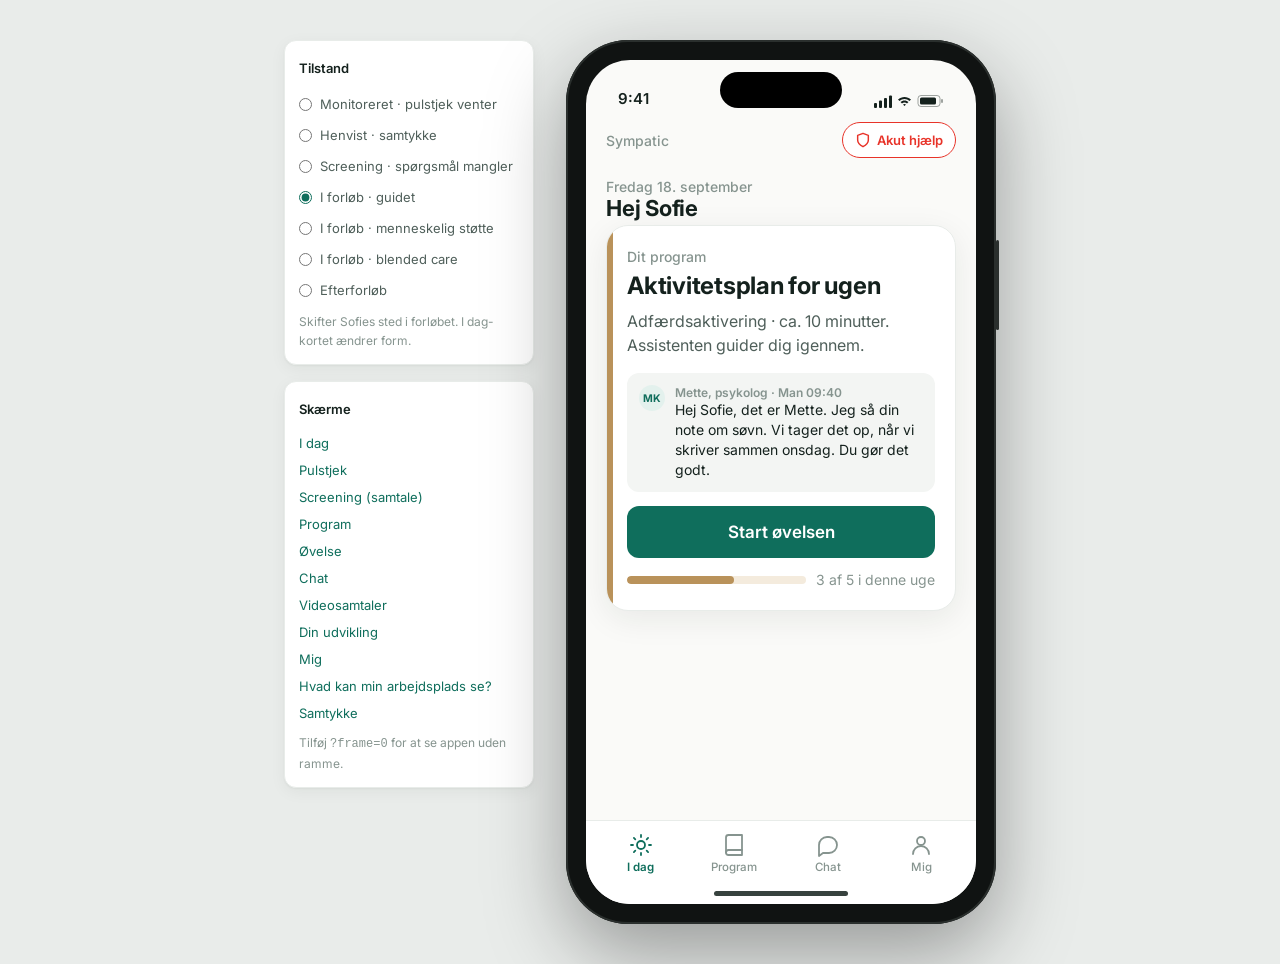
==== commit f0fc92d3: "Rename product to Sympatic everywhere (Kim's concept-note title and filename kept verbatim) Co-Autho" ====
--- a/person/index.html
+++ b/person/index.html
@@ -3,7 +3,7 @@
 <head>
 <meta charset="utf-8">
 <meta name="viewport" content="width=device-width, initial-scale=1, viewport-fit=cover">
-<title>Sympatik · person-app prototype</title>
+<title>Sympatic · person-app prototype</title>
 <link rel="preconnect" href="https://fonts.googleapis.com">
 <link rel="preconnect" href="https://fonts.gstatic.com" crossorigin>
 <link href="https://fonts.googleapis.com/css2?family=Inter:wght@400;500;600;700&display=swap" rel="stylesheet">
@@ -74,7 +74,8 @@
 
 .content { flex: 1; overflow-y: auto; padding: 8px 20px 24px; scrollbar-width: none; }
 .content::-webkit-scrollbar { display: none; }
-.content.flush { padding-bottom: 0; }
+.content.flush { padding-bottom: 16px; }
+.content.notabs { padding-bottom: 44px; }
 
 .tabs {
   flex: none; display: grid; grid-template-columns: repeat(4, 1fr); height: 84px;
@@ -298,9 +299,11 @@
 <script src="../shared/data.js"></script>
 <script>
 // ---------- setup ----------
-if (new URLSearchParams(location.search).get('frame') === '0') document.body.classList.add('noframe');
+const QP = new URLSearchParams(location.search);
+if (QP.get('frame') === '0') document.body.classList.add('noframe');
 const S = { state: 'in_care', level: 'guided', pulse: {}, pulseIdx: 0, scr: {}, scrIdx: 0, scrMode: 'chat', chat: [...SYM.thread], done: {}, consent: null };
 SYM.programme.forEach(e => S.done[e.id] = e.done);
+if (QP.get('state')) { const [st, lv] = QP.get('state').split(':'); S.state = st; S.level = lv || null; }
 const me = SYM.persons.find(p => p.id === 'p1');
 const clin = SYM.clinicians.find(c => c.id === 'b1');
 
@@ -352,7 +355,7 @@
     <a href="#/me" class="${on('me')}">${ICONS.me}Mig</a>` : '';
   document.getElementById('tabs').style.display = tabs ? '' : 'none';
   document.getElementById('footer').innerHTML = footer;
-  const c = document.getElementById('content'); c.classList.toggle('flush', !!footer); c.scrollTop = 0;
+  const c = document.getElementById('content'); c.classList.toggle('flush', !!footer); c.classList.toggle('notabs', !tabs && !footer); c.scrollTop = 0;
 }
 function openSheet() { document.getElementById('sheet').classList.add('open'); }
 function closeSheet() { document.getElementById('sheet').classList.remove('open'); }
@@ -419,7 +422,7 @@
   }
 }
 function vToday() {
-  chrome({ title: 'Sympatik' });
+  chrome({ title: 'Sympatic' });
   document.getElementById('content').innerHTML = greeting() + todayCard();
 }
 
@@ -549,7 +552,7 @@
     <div class="thread">${S.chat.map(m => m.sys ? `<div class="sysline">${esc(m.text)}</div>` : `
       <div class="msg ${m.who==='person'?'me':m.who==='clinician'?'clin':''}">${m.who==='assistant'?hexGlyph(true):m.who==='clinician'?circle('MK',true):circle('SA',true,true)}
         <div class="col"><div class="who">${m.who==='assistant'?'Assistent':m.who==='clinician'?'Mette, psykolog':'Dig'} · ${esc(m.at||'Nu')}</div><div class="bubble">${esc(m.text)}</div></div></div>`).join('')}</div>`;
-  const c = document.getElementById('content'); c.scrollTop = c.scrollHeight;
+  const c = document.getElementById('content'); requestAnimationFrame(() => { c.scrollTop = c.scrollHeight; });
 }
 function sendMsg() {
   const el = document.getElementById('cmp'); const t = el.value.trim(); if (!t) return;
@@ -622,7 +625,7 @@
       <button onclick="toast('Du logger ind med MitID.')"><div class="grow"><div class="t">Log ind</div><div class="s">MitID</div></div><span class="chev">${ICONS.chev}</span></button>
       <button onclick="if(confirm('Slet din konto og alle dine data? Det kan ikke fortrydes.'))toast('Anmodning modtaget. Data slettes inden for 30 dage.')"><div class="grow"><div class="t" style="color:var(--sym-danger)">Slet min konto</div><div class="s">Dine data slettes inden for 30 dage</div></div></button>
     </div>
-    <p class="micro" style="margin-top:20px">Sympatik leveres af Encounter i samarbejde med PFA Pension. Version 0.1, prototype.</p>`;
+    <p class="micro" style="margin-top:20px">Sympatic leveres af Encounter i samarbejde med PFA Pension. Version 0.1, prototype.</p>`;
 }
 function vVisibility() {
   chrome({ back: '#/me', title: 'Hvad deles?' });
--- a/shared/tokens.css
+++ b/shared/tokens.css
@@ -1,6 +1,6 @@
 /* SYMPATIC design tokens — v0.1
    Inherited structure from the Symfonik rewrite (apps/symfonik/src/styles/tokens.css),
-   re-hued to Sympatik teal-green. Two temperatures share these names:
+   re-hued to Sympatic teal-green. Two temperatures share these names:
    the console uses them as-is, the person app overrides scale on [data-temp="person"]. */
 :root {
   /* brand */
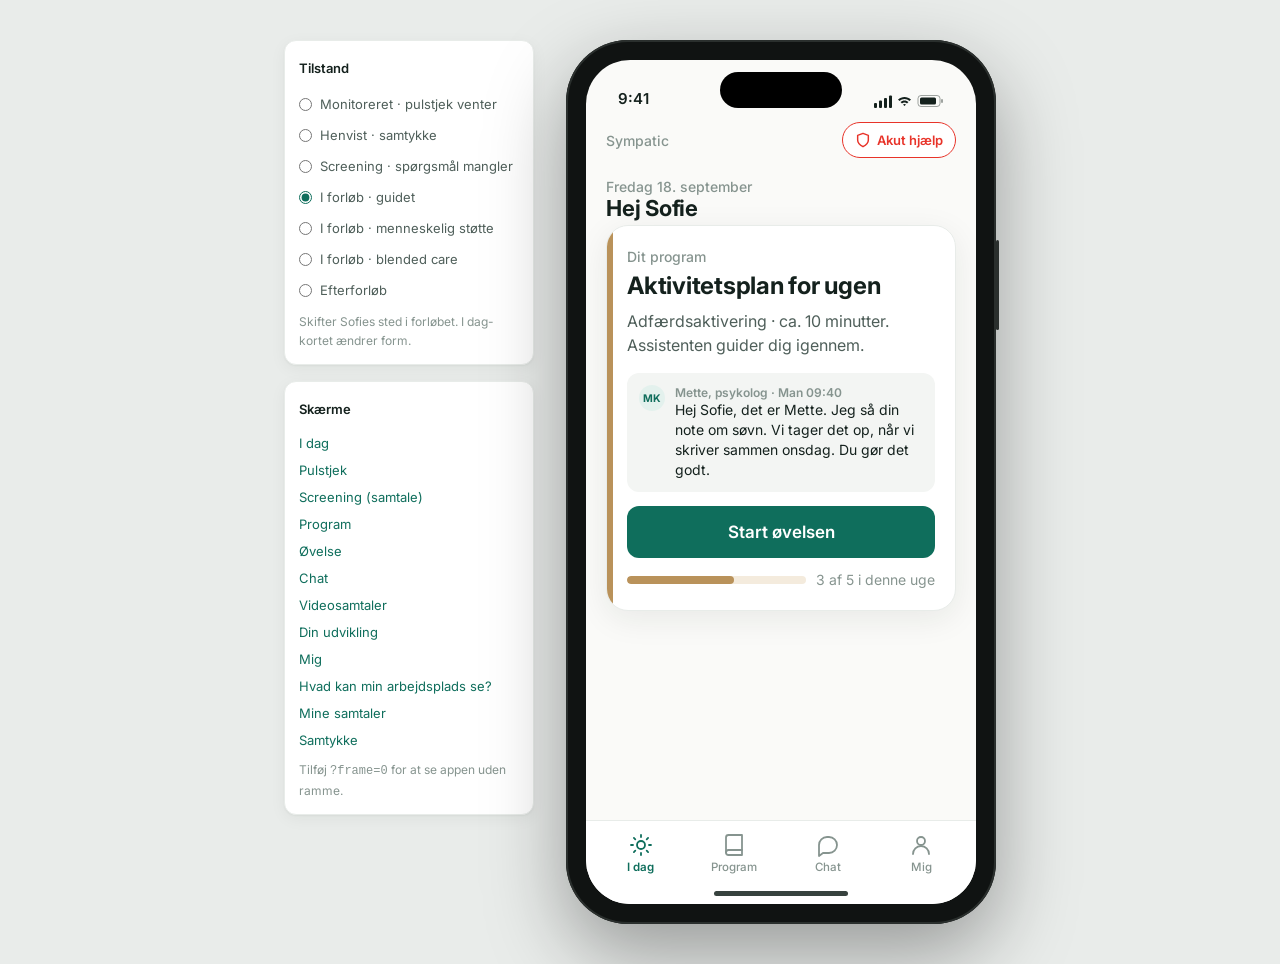
==== commit 84cd0b39: "prototype + pdf v0.8: sealed searchable transcripts (case Samtaler card, person Mine samtaler), tran" ====
--- a/person/index.html
+++ b/person/index.html
@@ -246,6 +246,22 @@
   .today { animation: settle .35s ease-out; }
   @keyframes settle { from { transform: translateY(6px); opacity: .0; } to { transform: none; opacity: 1; } }
 }
+.trsearch { width: 100%; min-height: 44px; border-radius: var(--sym-r-md); border: 1.5px solid var(--sym-border-strong); padding: 8px 14px; font: inherit; font-size: var(--sym-fs-body); background: var(--sym-surface); color: var(--sym-text); }
+.trsearch:focus { outline: none; border-color: var(--sym-primary); }
+.trlist { display: flex; flex-direction: column; gap: 12px; margin-top: 12px; }
+.trlist .msg { max-width: 92%; }
+.trlist .msg.clin { align-self: flex-start; }
+.trlist .bubble mark { background: var(--sym-warm-soft); color: inherit; border-radius: 2px; padding: 0 1px; }
+.trlist .msg.me .bubble mark { background: rgba(255,255,255,.28); color: #fff; }
+.trnote { font-size: var(--sym-fs-small); line-height: var(--sym-lh-small); color: var(--sym-text-2); margin: 6px 4px 0; padding-left: 10px; border-left: 2px solid var(--sym-border-strong); }
+.trlist .msg.me .trnote { text-align: right; border-left: 0; border-right: 2px solid var(--sym-border-strong); padding-left: 0; padding-right: 10px; }
+.disc { border: 1px solid var(--sym-border); border-radius: var(--sym-r-lg); background: var(--sym-surface); padding: 0 16px; }
+.disc summary { min-height: 52px; display: flex; align-items: center; font-size: var(--sym-fs-body); font-weight: 500; cursor: pointer; list-style: none; }
+.disc summary::-webkit-details-marker { display: none; }
+.disc summary::after { content: ''; margin-left: auto; width: 8px; height: 8px; border-right: 2px solid var(--sym-text-3); border-bottom: 2px solid var(--sym-text-3); transform: rotate(45deg); transition: transform .15s; }
+.disc[open] summary::after { transform: rotate(-135deg); }
+.disc ul { margin: 0; padding: 0 0 12px 18px; color: var(--sym-text-2); font-size: var(--sym-fs-small); line-height: 22px; }
+.disc li + li { margin-top: 6px; }
 </style>
 </head>
 <body>
@@ -316,7 +332,7 @@
   ['in_care', 'blended', 'I forløb · blended care'],
   ['post_care', null, 'Efterforløb'],
 ];
-const ROUTES = [['#/today','I dag'],['#/pulse','Pulstjek'],['#/screening','Screening (samtale)'],['#/programme','Program'],['#/exercise/e1','Øvelse'],['#/chat','Chat'],['#/sessions','Videosamtaler'],['#/progress','Din udvikling'],['#/me','Mig'],['#/me/visibility','Hvad kan min arbejdsplads se?'],['#/consent','Samtykke']];
+const ROUTES = [['#/today','I dag'],['#/pulse','Pulstjek'],['#/screening','Screening (samtale)'],['#/programme','Program'],['#/exercise/e1','Øvelse'],['#/chat','Chat'],['#/sessions','Videosamtaler'],['#/progress','Din udvikling'],['#/me','Mig'],['#/me/visibility','Hvad kan min arbejdsplads se?'],['#/me/transcripts','Mine samtaler'],['#/consent','Samtykke']];
 
 document.getElementById('stateSel').innerHTML = STATES.map(([st,lv,label],i) =>
   `<label><input type="radio" name="st" value="${i}" ${st===S.state&&lv===S.level?'checked':''}> ${label}</label>`).join('');
@@ -611,6 +627,7 @@
     <div class="row" style="margin-bottom:20px">${circle('SA')}<div><h3>${esc(me.name)}</h3><div class="small">${esc(SYM.tenants.find(t=>t.id===me.firma).name)} · via PFA Pension</div></div></div>
     <div class="list">
       <a href="#/me/visibility"><div class="grow"><div class="t">Hvad kan min arbejdsplads se?</div><div class="s">Og hvad PFA kan se</div></div><span class="chev">${ICONS.chev}</span></a>
+      <a href="#/me/transcripts"><div class="grow"><div class="t">Mine samtaler</div><div class="s">Ordret, forseglet, kun for dig og Mette</div></div><span class="chev">${ICONS.chev}</span></a>
       <a href="#/consent"><div class="grow"><div class="t">Dit samtykke</div><div class="s">Givet 24. august 2026 · kan trækkes tilbage</div></div><span class="chev">${ICONS.chev}</span></a>
       <button onclick="toast('Vi sender en kopi af dine data til din e-mail inden for 24 timer.')"><div class="grow"><div class="t">Få en kopi af mine data</div><div class="s">Alt, vi har om dig, som en fil</div></div><span class="chev">${ICONS.chev}</span></button>
     </div>
@@ -626,6 +643,42 @@
       <button onclick="if(confirm('Slet din konto og alle dine data? Det kan ikke fortrydes.'))toast('Anmodning modtaget. Data slettes inden for 30 dage.')"><div class="grow"><div class="t" style="color:var(--sym-danger)">Slet min konto</div><div class="s">Dine data slettes inden for 30 dage</div></div></button>
     </div>
     <p class="micro" style="margin-top:20px">Sympatic leveres af Encounter i samarbejde med PFA Pension. Version 0.1, prototype.</p>`;
+}
+
+let TRQ = '';
+function trMark(text, q) { if (!q) return esc(text); const re = new RegExp('(' + q.replace(/[.*+?^${}()|[\]\\]/g, '\\$&') + ')', 'ig'); return esc(text).replace(re, '<mark>$1</mark>'); }
+function vTranscripts(sid) {
+  const sessions = (SYM.transcripts && SYM.transcripts['C-1041']) || [];
+  const store = `<details class="disc"><summary>Sådan opbevares dine samtaler</summary><ul>
+      <li>Optaget som to separate lydspor, ét for dig og ét for Mette. Derfor ved vi altid, hvem der sagde hvad.</li>
+      <li>Transskriberet på Sympatics egen server. Lyden forlader ikke serveren.</li>
+      <li>Lyden slettes, når teksten er forseglet.</li>
+      <li>Teksten er krypteret og kan ikke ændres. Rettelser gemmes som kommentarer ved siden af.</li>
+      <li>Kun du og din behandler kan søge i den. Hver læsning logges.</li></ul></details>`;
+  if (!sid) {
+    chrome({ back: '#/me', title: 'Mine samtaler' });
+    document.getElementById('content').innerHTML = `
+      <h1>Mine samtaler</h1>
+      <p class="lead" style="color:var(--sym-text-2)">Dette er ordret, hvad der blev sagt. Det kan ikke ændres, kun kommenteres. Kun du og Mette kan læse det.</p>
+      <div class="list">${sessions.map(sn => `<a href="#/me/transcripts/${sn.id}"><div class="grow"><div class="t">${esc(sn.label.replace('Samtale', 'Videosamtale'))}</div><div class="s">${sn.mins} min · Mette, psykolog · forseglet ${esc(sn.seal.sealed_at.split(' ')[1])}</div></div><span class="chev">${ICONS.chev}</span></a>`).join('')}</div>
+      <div style="margin-top:16px">${store}</div>`;
+    return;
+  }
+  const sn = sessions.find(x => x.id === sid); if (!sn) { location.hash = '#/me/transcripts'; return; }
+  chrome({ back: '#/me/transcripts', title: sn.label });
+  const q = TRQ.trim();
+  const segs = q ? sn.segments.filter(x => x.text.toLowerCase().includes(q.toLowerCase())) : sn.segments;
+  document.getElementById('content').innerHTML = `
+    <h1>${esc(sn.label.replace('Samtale', 'Videosamtale'))}</h1>
+    <div class="small" style="margin-bottom:12px">${sn.mins} minutter · med Mette, psykolog · forseglet ${esc(sn.seal.sealed_at)}</div>
+    <p class="micro" style="margin:0 0 12px">Dette er ordret, hvad der blev sagt. Det kan ikke ændres, kun kommenteres. Kun du og Mette kan læse det.</p>
+    <input class="trsearch" id="trsearch" type="search" placeholder="Søg i samtalen" value="${esc(TRQ)}" aria-label="Søg i samtalen">
+    ${q ? `<div class="small" style="margin:6px 0 10px">${segs.length} ${segs.length === 1 ? 'sted' : 'steder'} med “${esc(q)}”</div>` : ''}
+    <div class="trlist">${segs.length ? segs.map(sg => `
+      <div class="msg ${sg.who === 'person' ? 'me' : 'clin'}">${sg.who === 'person' ? circle('SA', true, true) : circle('MK', true)}<div class="col"><div class="who">${sg.who === 'person' ? 'Dig' : 'Mette, psykolog'} · ${sg.t}</div><div class="bubble">${trMark(sg.text, q)}</div>${sg.note ? `<div class="trnote"><b>Kommentar fra Mette, ${esc(sg.note.at)}:</b> ${esc(sg.note.text)}. Det oprindelige står uændret ovenfor.</div>` : ''}</div></div>`).join('') : `<p class="small">Ingen steder i samtalen matcher “${esc(q)}”.</p>`}</div>
+    <div style="margin-top:20px">${store}</div>`;
+  const inp = document.getElementById('trsearch');
+  inp.addEventListener('input', () => { TRQ = inp.value; const pos = inp.selectionStart; vTranscripts(sid); const n = document.getElementById('trsearch'); n.focus(); n.setSelectionRange(pos, pos); });
 }
 function vVisibility() {
   chrome({ back: '#/me', title: 'Hvad deles?' });
@@ -700,7 +753,7 @@
     case 'chat': return vChat();
     case 'sessions': return vSessions();
     case 'progress': return vProgress();
-    case 'me': return parts[1] === 'visibility' ? vVisibility() : vMe();
+    case 'me': return parts[1] === 'visibility' ? vVisibility() : parts[1] === 'transcripts' ? vTranscripts(parts[2]) : vMe();
     case 'consent': return vConsent();
     default: location.hash = '#/today';
   }
